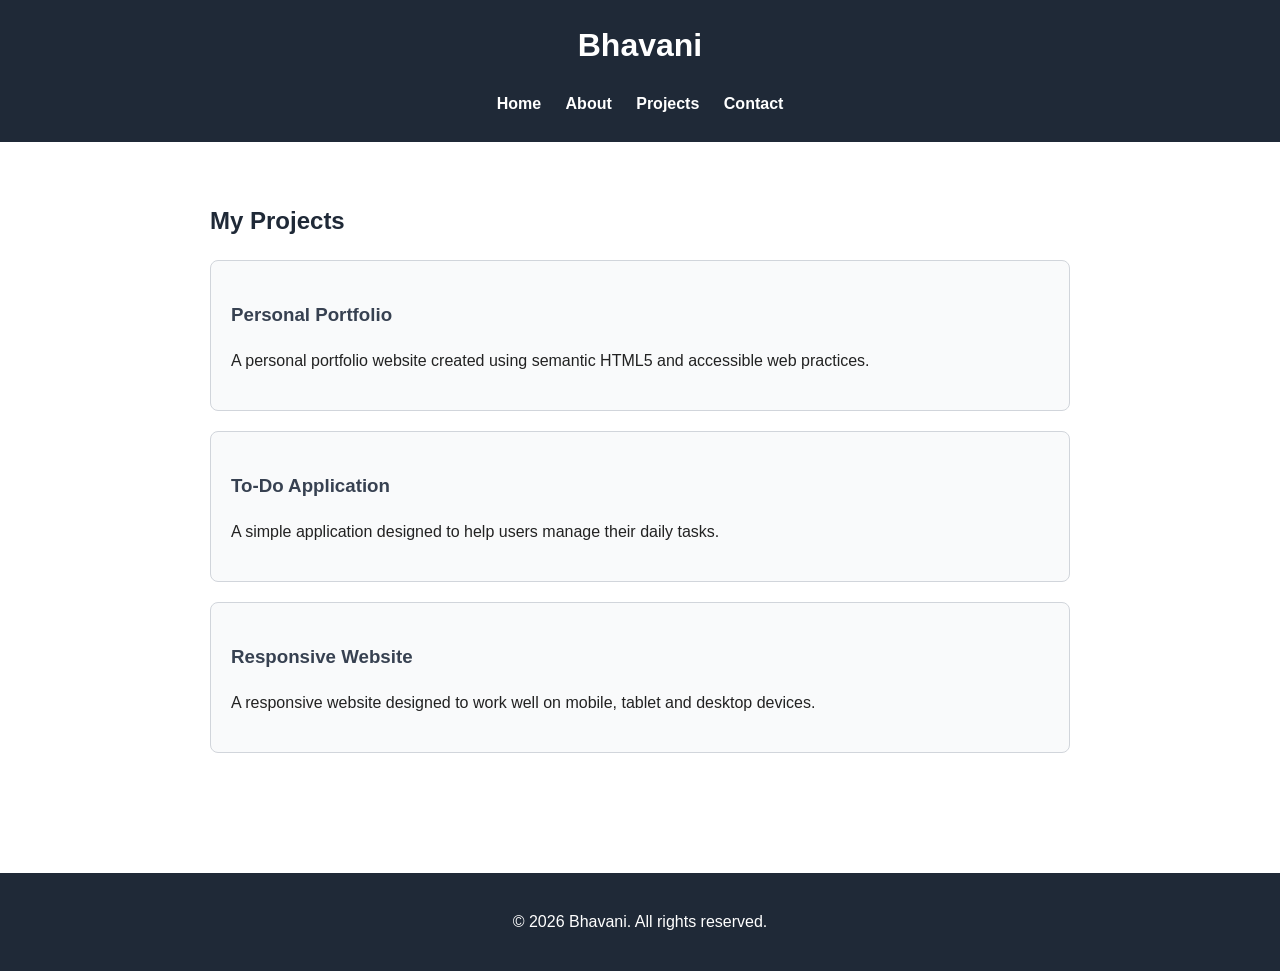
==== projects.html @ 8bdfae43 "Create projects.html for project listings This file contains the HTML structure for Bhavani's projec" ====
<!DOCTYPE html>
<html lang="en">

<head>
    <meta charset="UTF-8">

    <meta name="viewport" content="width=device-width, initial-scale=1.0">

    <meta name="description"
          content="Projects created by Bhavani, including a personal portfolio, to-do application and responsive website.">

    <meta name="author"
          content="Bhavani">

    <title>Bhavani | Projects</title>

    <link rel="stylesheet" href="style.css">
</head>

<body>

<header>
    <h1>Bhavani</h1>

    <nav aria-label="Main navigation">
        <ul>
            <li>
                <a href="index.html">Home</a>
            </li>

            <li>
                <a href="about.html">About</a>
            </li>

            <li>
                <a href="projects.html" aria-current="page">
                    Projects
                </a>
            </li>

            <li>
                <a href="contact.html">Contact</a>
            </li>
        </ul>
    </nav>
</header>

<main>

    <section aria-labelledby="projects-heading">

        <h2 id="projects-heading">
            My Projects
        </h2>

        <article>
            <h3>Personal Portfolio</h3>

            <p>
                A personal portfolio website created using
                semantic HTML5 and accessible web practices.
            </p>
        </article>

        <article>
            <h3>To-Do Application</h3>

            <p>
                A simple application designed to help users
                manage their daily tasks.
            </p>
        </article>

        <article>
            <h3>Responsive Website</h3>

            <p>
                A responsive website designed to work well
                on mobile, tablet and desktop devices.
            </p>
        </article>

    </section>

</main>

<footer>
    <p>
        &copy; 2026 Bhavani. All rights reserved.
    </p>
</footer>

</body>
</html>
---- style.css ----
/* General Styles */

* {
    box-sizing: border-box;
}

html {
    scroll-behavior: smooth;
}

body {
    margin: 0;
    font-family: Arial, sans-serif;
    line-height: 1.6;
    background-color: #ffffff;
    color: #222222;
}

/* Header */

header {
    background-color: #1f2937;
    color: #ffffff;
    padding: 20px;
    text-align: center;
}

header h1 {
    margin: 0 0 15px;
}

/* Navigation */

nav ul {
    list-style: none;
    padding: 0;
    margin: 0;
}

nav li {
    display: inline-block;
    margin: 5px 10px;
}

nav a {
    color: #ffffff;
    text-decoration: none;
    font-weight: bold;
}

nav a:hover,
nav a:focus {
    text-decoration: underline;
}

/* Main Content */

main {
    max-width: 900px;
    margin: 0 auto;
    padding: 40px 20px;
}

section {
    margin-bottom: 40px;
}

h2 {
    color: #1f2937;
}

h3 {
    color: #374151;
}

/* Project Cards */

article {
    border: 1px solid #d1d5db;
    padding: 20px;
    margin: 20px 0;
    border-radius: 8px;
    background-color: #f9fafb;
}

/* Contact Form */

form {
    max-width: 600px;
}

form p {
    margin-bottom: 20px;
}

label {
    font-weight: bold;
}

input,
textarea {
    width: 100%;
    padding: 10px;
    margin-top: 5px;
    border: 1px solid #777777;
    border-radius: 4px;
    font: inherit;
}

textarea {
    resize: vertical;
}

/* Button */

button {
    padding: 12px 20px;
    border: none;
    border-radius: 4px;
    background-color: #1f2937;
    color: #ffffff;
    font-size: 16px;
    cursor: pointer;
}

button:hover,
button:focus {
    background-color: #374151;
}

/* Keyboard Focus */

a:focus,
input:focus,
textarea:focus,
button:focus {
    outline: 3px solid #f59e0b;
    outline-offset: 2px;
}

/* Footer */

footer {
    background-color: #1f2937;
    color: #ffffff;
    text-align: center;
    padding: 20px;
    margin-top: 40px;
}

/* Mobile Responsive Design */

@media (max-width: 600px) {

    header {
        padding: 15px;
    }

    nav li {
        display: block;
        margin: 10px 0;
    }

    main {
        padding: 25px 15px;
    }

    article {
        padding: 15px;
    }
}
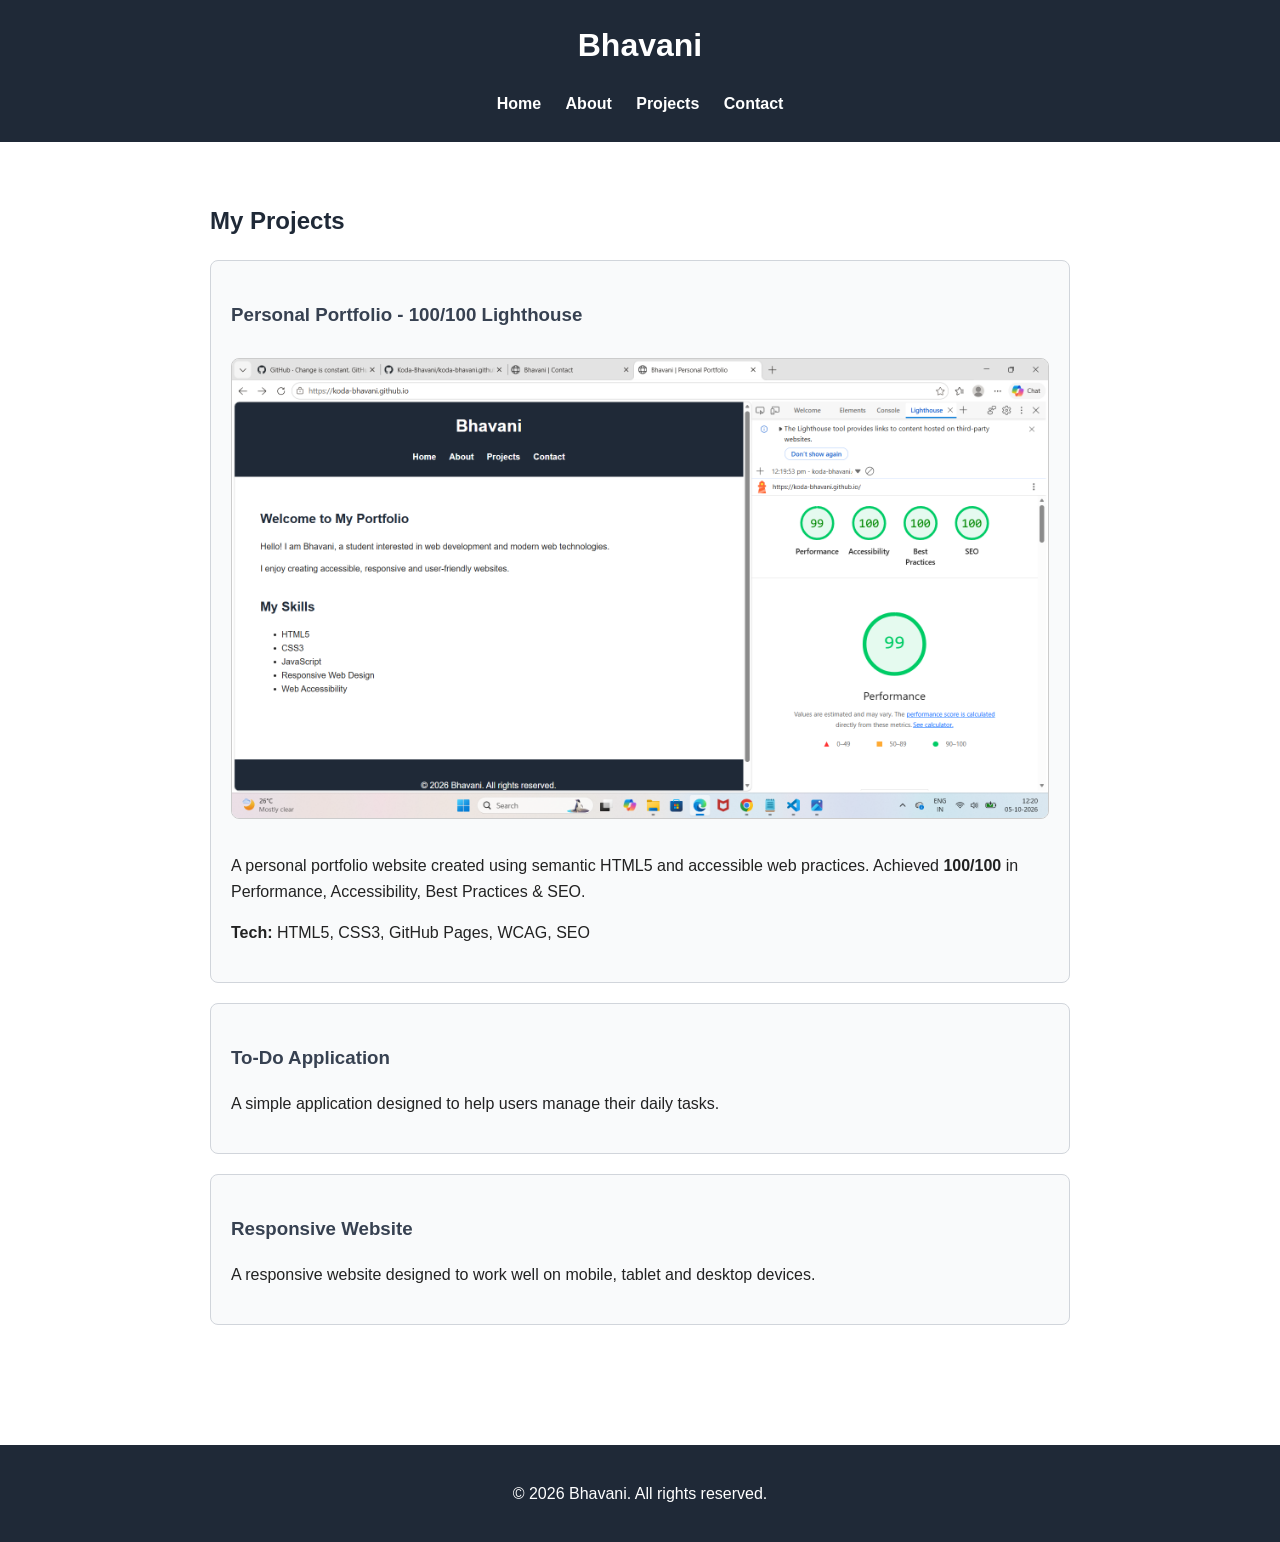
==== commit 27509284: "Update projects.html" ====
--- a/projects.html
+++ b/projects.html
@@ -54,14 +54,13 @@
         </h2>
 
         <article>
-            <h3>Personal Portfolio</h3>
-
-            <p>
-                A personal portfolio website created using
-                semantic HTML5 and accessible web practices.
-            </p>
-        </article>
-
+    <h3>Personal Portfolio - 100/100 Lighthouse</h3>
+    <img src="Screenshot (2).png" alt="Lighthouse 100 score - Portfolio Website" style="max-width:100%; border:1px solid #ccc; border-radius:8px; margin:10px 0;">
+    <p>
+        A personal portfolio website created using semantic HTML5 and accessible web practices. Achieved <strong>100/100</strong> in Performance, Accessibility, Best Practices & SEO.
+    </p>
+    <p><strong>Tech:</strong> HTML5, CSS3, GitHub Pages, WCAG, SEO</p>
+</article>
         <article>
             <h3>To-Do Application</h3>
 
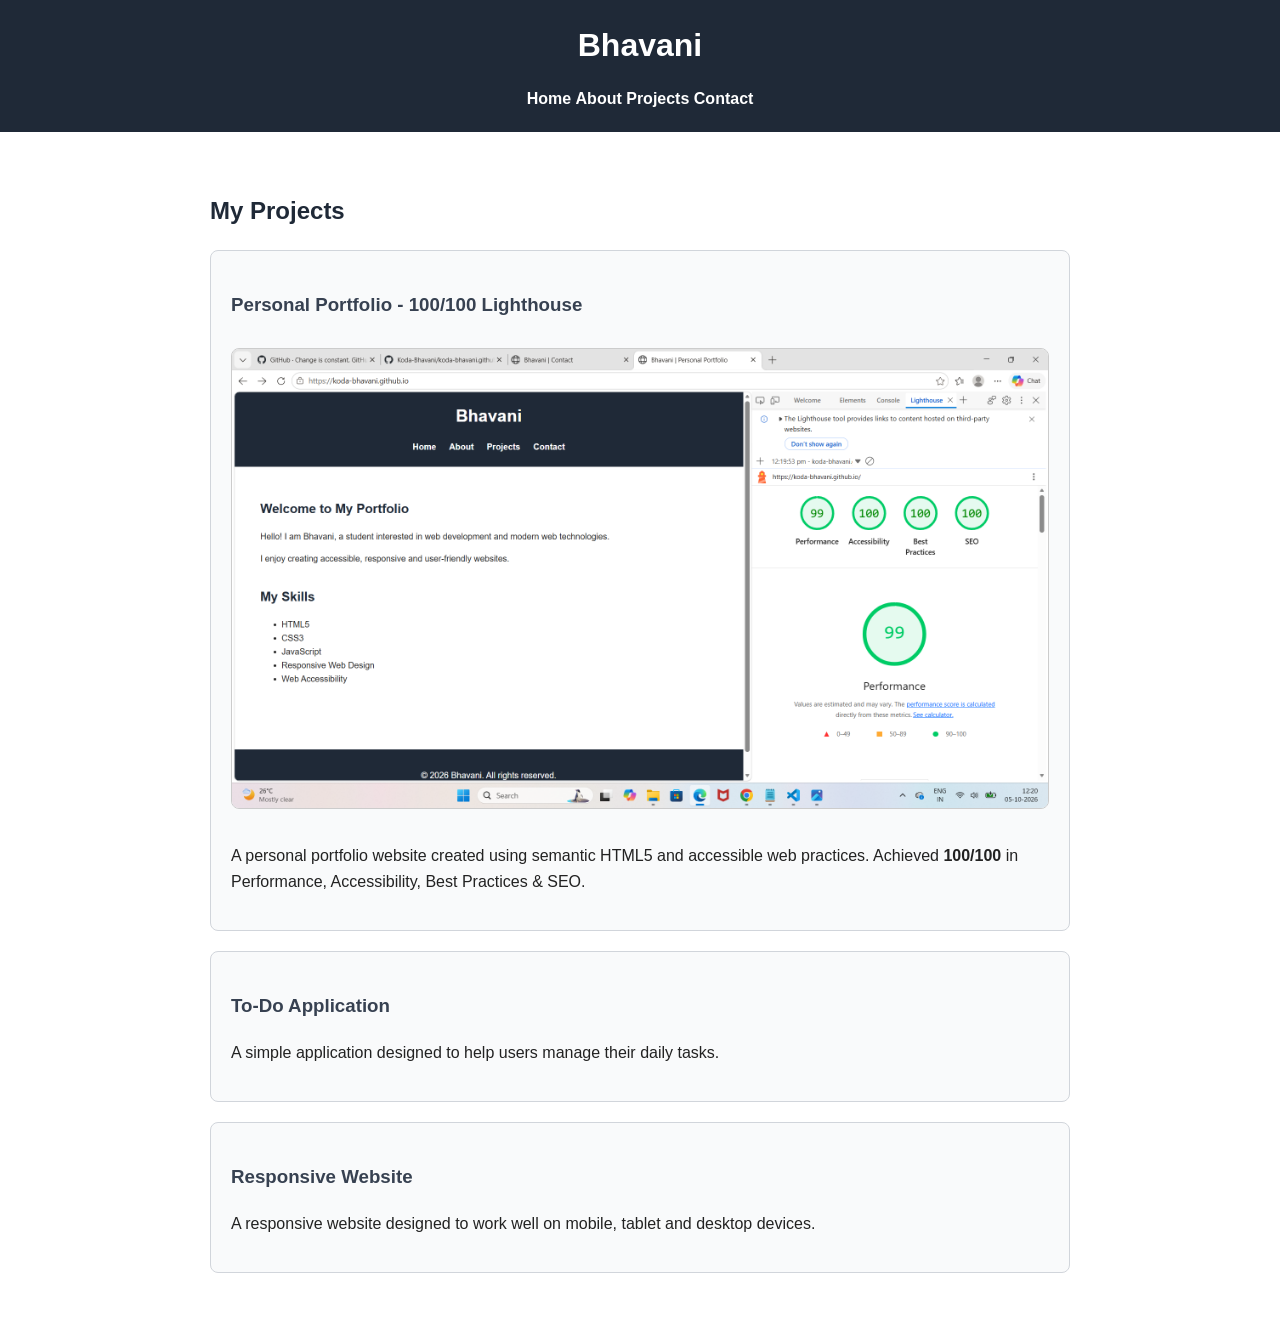
==== commit a4e5b303: "Update projects.html" ====
--- a/projects.html
+++ b/projects.html
@@ -1,93 +1,39 @@
 <!DOCTYPE html>
 <html lang="en">
-
 <head>
     <meta charset="UTF-8">
-
     <meta name="viewport" content="width=device-width, initial-scale=1.0">
-
-    <meta name="description"
-          content="Projects created by Bhavani, including a personal portfolio, to-do application and responsive website.">
-
-    <meta name="author"
-          content="Bhavani">
-
     <title>Bhavani | Projects</title>
-
     <link rel="stylesheet" href="style.css">
 </head>
-
 <body>
-
-<header>
-    <h1>Bhavani</h1>
-
-    <nav aria-label="Main navigation">
-        <ul>
-            <li>
-                <a href="index.html">Home</a>
-            </li>
-
-            <li>
-                <a href="about.html">About</a>
-            </li>
-
-            <li>
-                <a href="projects.html" aria-current="page">
-                    Projects
-                </a>
-            </li>
-
-            <li>
-                <a href="contact.html">Contact</a>
-            </li>
-        </ul>
-    </nav>
-</header>
-
-<main>
-
-    <section aria-labelledby="projects-heading">
-
-        <h2 id="projects-heading">
-            My Projects
-        </h2>
+    <header>
+        <h1>Bhavani</h1>
+        <nav>
+            <a href="index.html">Home</a>
+            <a href="about.html">About</a>
+            <a href="projects.html">Projects</a>
+            <a href="contact.html">Contact</a>
+        </nav>
+    </header>
+    <main>
+        <h2>My Projects</h2>
+        
+        <article>
+            <h3>Personal Portfolio - 100/100 Lighthouse</h3>
+            <img src="lighthouse-score.png" alt="Lighthouse 100 score" style="max-width:100%; border:1px solid #ccc; border-radius:8px; margin:10px 0;">
+            <p>A personal portfolio website created using semantic HTML5 and accessible web practices. Achieved <strong>100/100</strong> in Performance, Accessibility, Best Practices & SEO.</p>
+        </article>
 
         <article>
-    <h3>Personal Portfolio - 100/100 Lighthouse</h3>
-    <img src="Screenshot (2).png" alt="Lighthouse 100 score - Portfolio Website" style="max-width:100%; border:1px solid #ccc; border-radius:8px; margin:10px 0;">
-    <p>
-        A personal portfolio website created using semantic HTML5 and accessible web practices. Achieved <strong>100/100</strong> in Performance, Accessibility, Best Practices & SEO.
-    </p>
-    <p><strong>Tech:</strong> HTML5, CSS3, GitHub Pages, WCAG, SEO</p>
-</article>
-        <article>
             <h3>To-Do Application</h3>
-
-            <p>
-                A simple application designed to help users
-                manage their daily tasks.
-            </p>
+            <p>A simple application designed to help users manage their daily tasks.</p>
         </article>
 
         <article>
             <h3>Responsive Website</h3>
-
-            <p>
-                A responsive website designed to work well
-                on mobile, tablet and desktop devices.
-            </p>
+            <p>A responsive website designed to work well on mobile, tablet and desktop devices.</p>
         </article>
-
-    </section>
-
-</main>
-
-<footer>
-    <p>
-        &copy; 2026 Bhavani. All rights reserved.
-    </p>
-</footer>
-
+    </main>
 </body>
 </html>
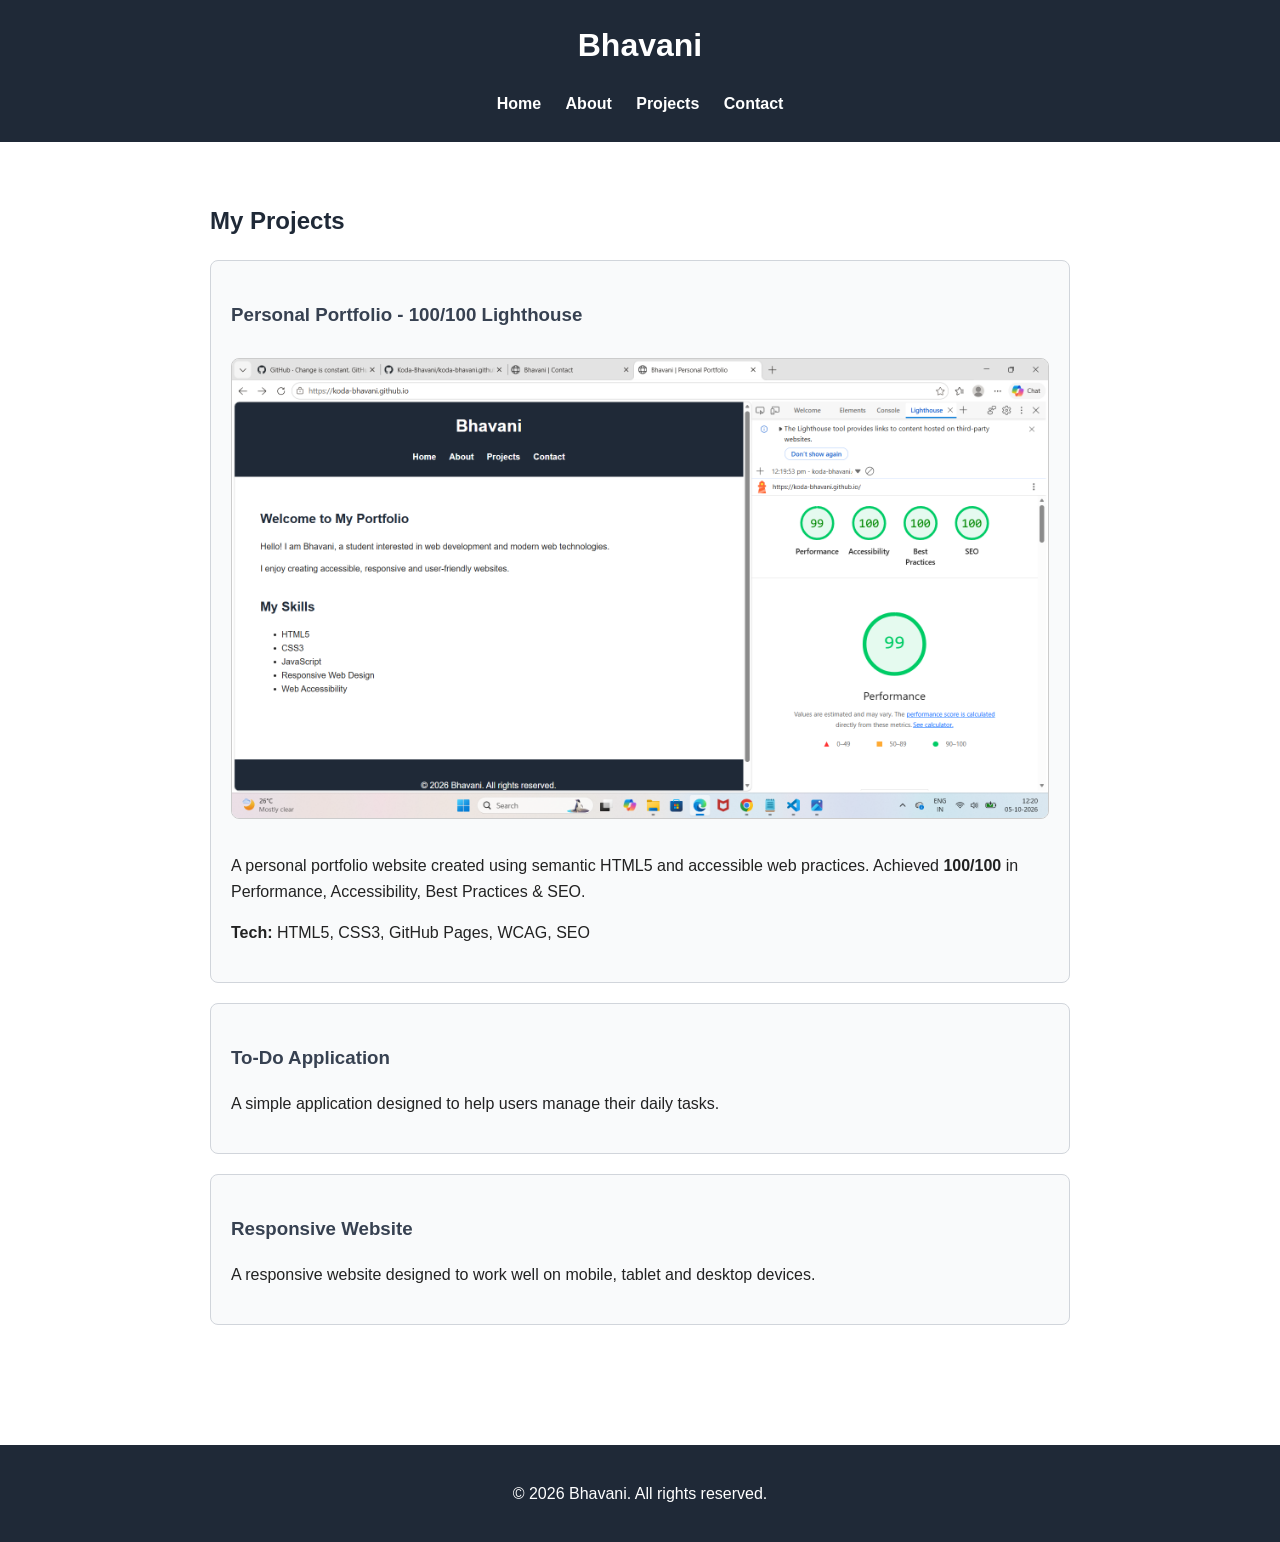
==== commit 76a4320d: "Update projects.html" ====
--- a/projects.html
+++ b/projects.html
@@ -1,39 +1,93 @@
 <!DOCTYPE html>
 <html lang="en">
+
 <head>
     <meta charset="UTF-8">
+
     <meta name="viewport" content="width=device-width, initial-scale=1.0">
+
+    <meta name="description"
+          content="Projects created by Bhavani, including a personal portfolio, to-do application and responsive website.">
+
+    <meta name="author"
+          content="Bhavani">
+
     <title>Bhavani | Projects</title>
+
     <link rel="stylesheet" href="style.css">
 </head>
+
 <body>
-    <header>
-        <h1>Bhavani</h1>
-        <nav>
-            <a href="index.html">Home</a>
-            <a href="about.html">About</a>
-            <a href="projects.html">Projects</a>
-            <a href="contact.html">Contact</a>
-        </nav>
-    </header>
-    <main>
-        <h2>My Projects</h2>
-        
-        <article>
-            <h3>Personal Portfolio - 100/100 Lighthouse</h3>
-            <img src="lighthouse-score.png" alt="Lighthouse 100 score" style="max-width:100%; border:1px solid #ccc; border-radius:8px; margin:10px 0;">
-            <p>A personal portfolio website created using semantic HTML5 and accessible web practices. Achieved <strong>100/100</strong> in Performance, Accessibility, Best Practices & SEO.</p>
-        </article>
+
+<header>
+    <h1>Bhavani</h1>
+
+    <nav aria-label="Main navigation">
+        <ul>
+            <li>
+                <a href="index.html">Home</a>
+            </li>
+
+            <li>
+                <a href="about.html">About</a>
+            </li>
+
+            <li>
+                <a href="projects.html" aria-current="page">
+                    Projects
+                </a>
+            </li>
+
+            <li>
+                <a href="contact.html">Contact</a>
+            </li>
+        </ul>
+    </nav>
+</header>
+
+<main>
+
+    <section aria-labelledby="projects-heading">
+
+        <h2 id="projects-heading">
+            My Projects
+        </h2>
 
         <article>
+    <h3>Personal Portfolio - 100/100 Lighthouse</h3>
+    <img src="Screenshot (2).png" alt="Lighthouse 100 score - Portfolio Website" style="max-width:100%; border:1px solid #ccc; border-radius:8px; margin:10px 0;">
+    <p>
+        A personal portfolio website created using semantic HTML5 and accessible web practices. Achieved <strong>100/100</strong> in Performance, Accessibility, Best Practices & SEO.
+    </p>
+    <p><strong>Tech:</strong> HTML5, CSS3, GitHub Pages, WCAG, SEO</p>
+</article>
+        <article>
             <h3>To-Do Application</h3>
-            <p>A simple application designed to help users manage their daily tasks.</p>
+
+            <p>
+                A simple application designed to help users
+                manage their daily tasks.
+            </p>
         </article>
 
         <article>
             <h3>Responsive Website</h3>
-            <p>A responsive website designed to work well on mobile, tablet and desktop devices.</p>
+
+            <p>
+                A responsive website designed to work well
+                on mobile, tablet and desktop devices.
+            </p>
         </article>
-    </main>
+
+    </section>
+
+</main>
+
+<footer>
+    <p>
+        &copy; 2026 Bhavani. All rights reserved.
+    </p>
+</footer>
+
 </body>
 </html>
